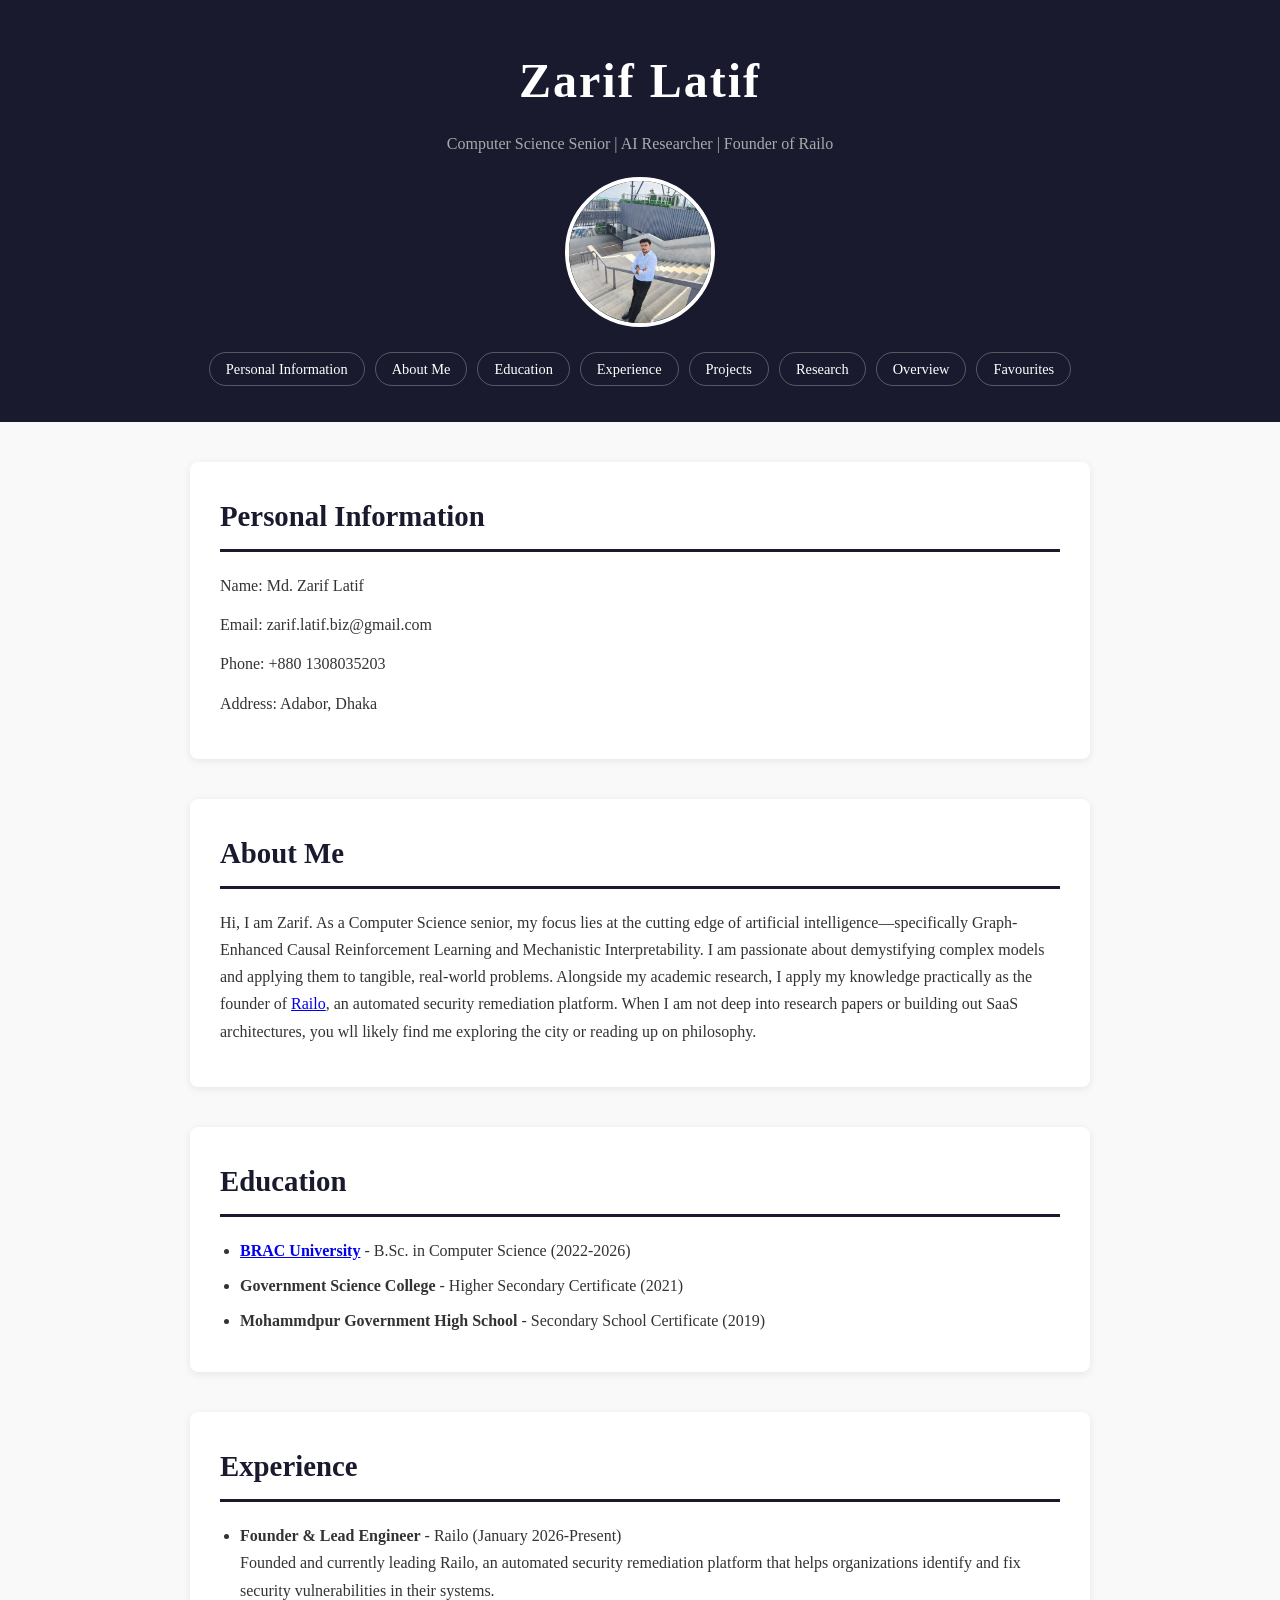
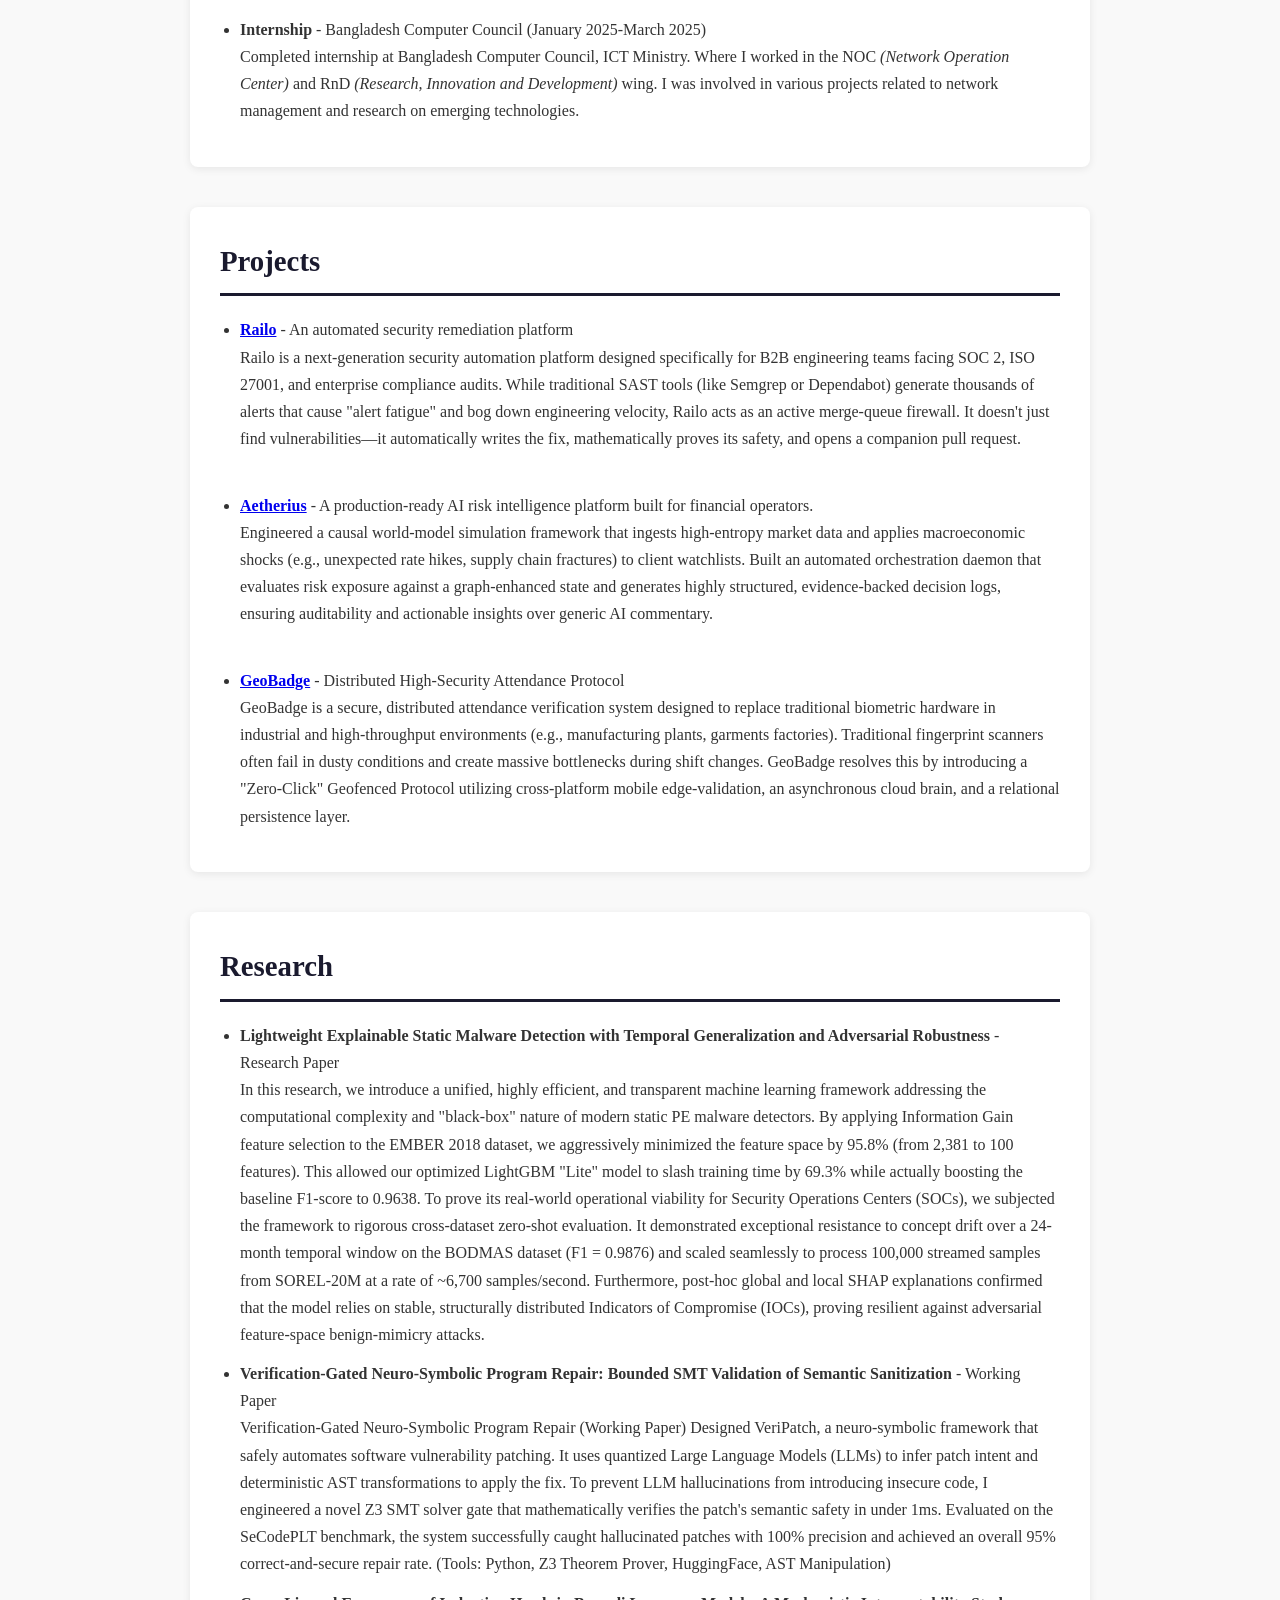
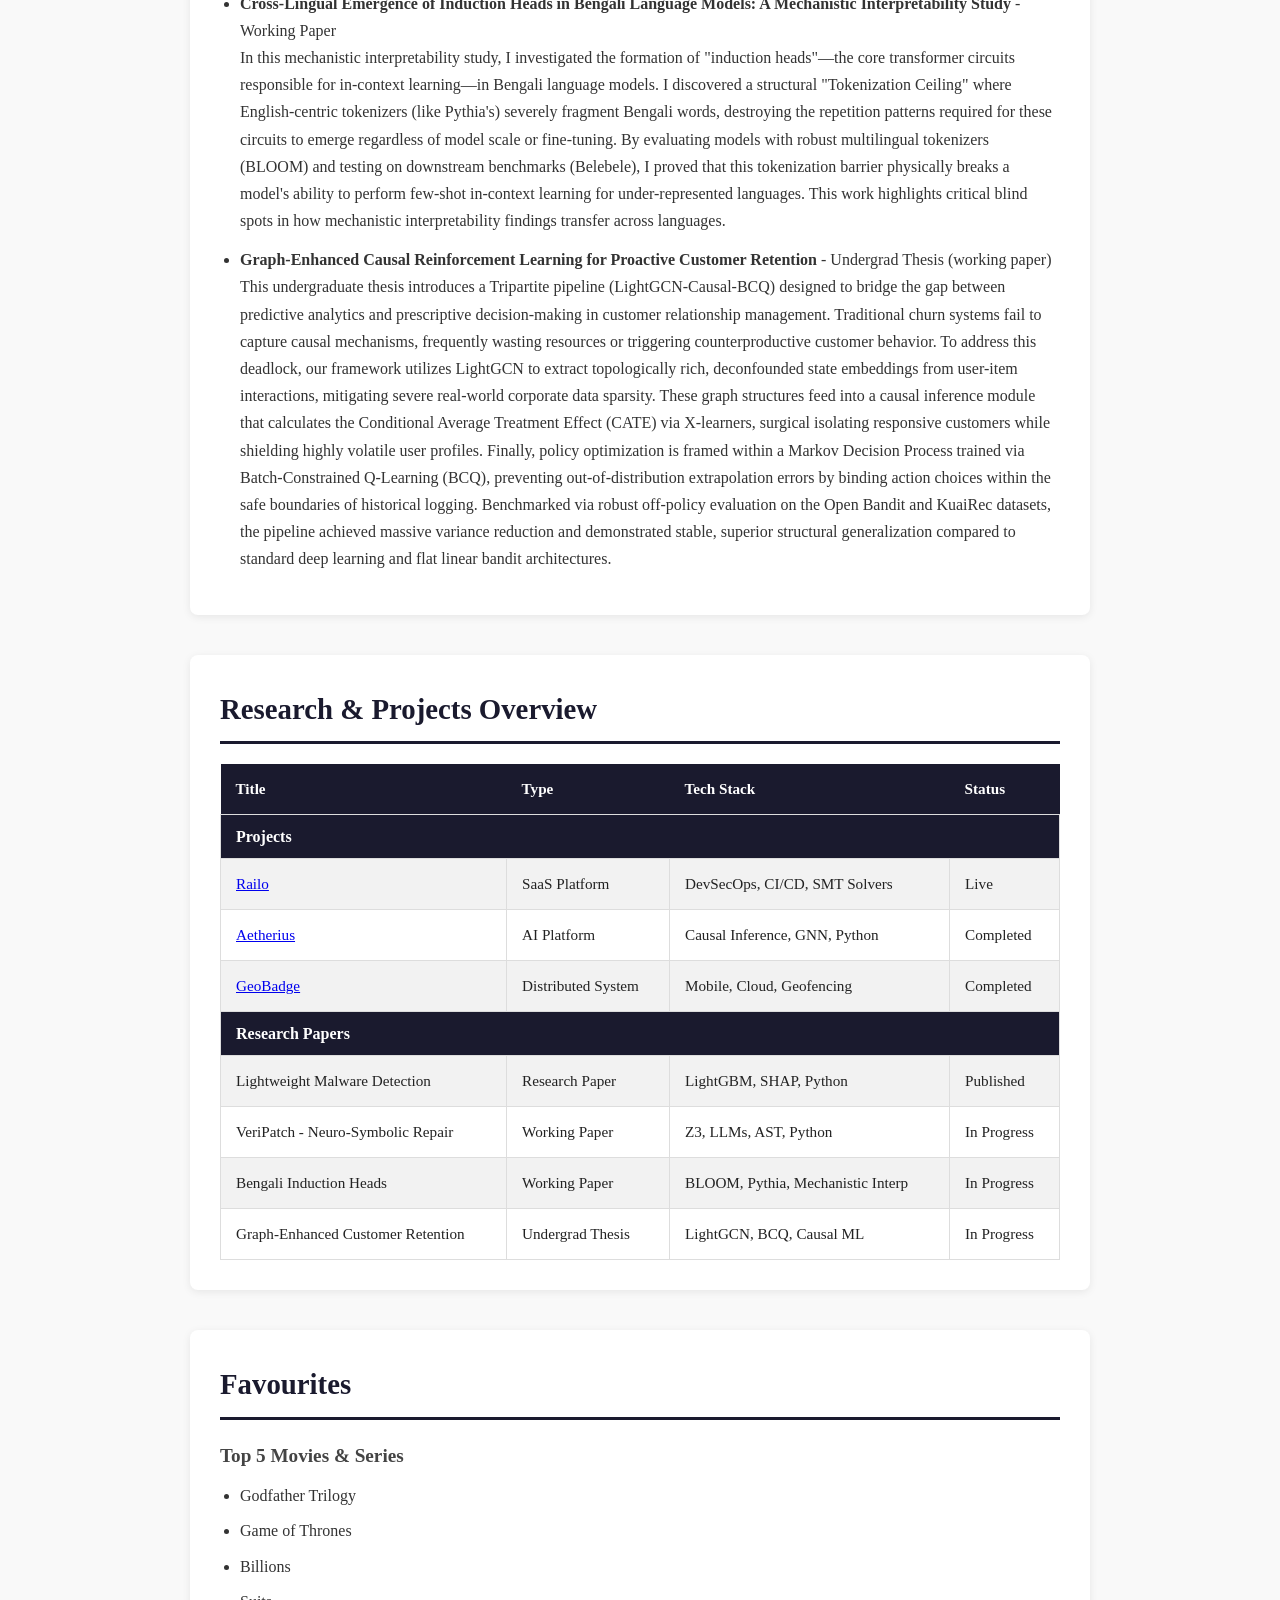
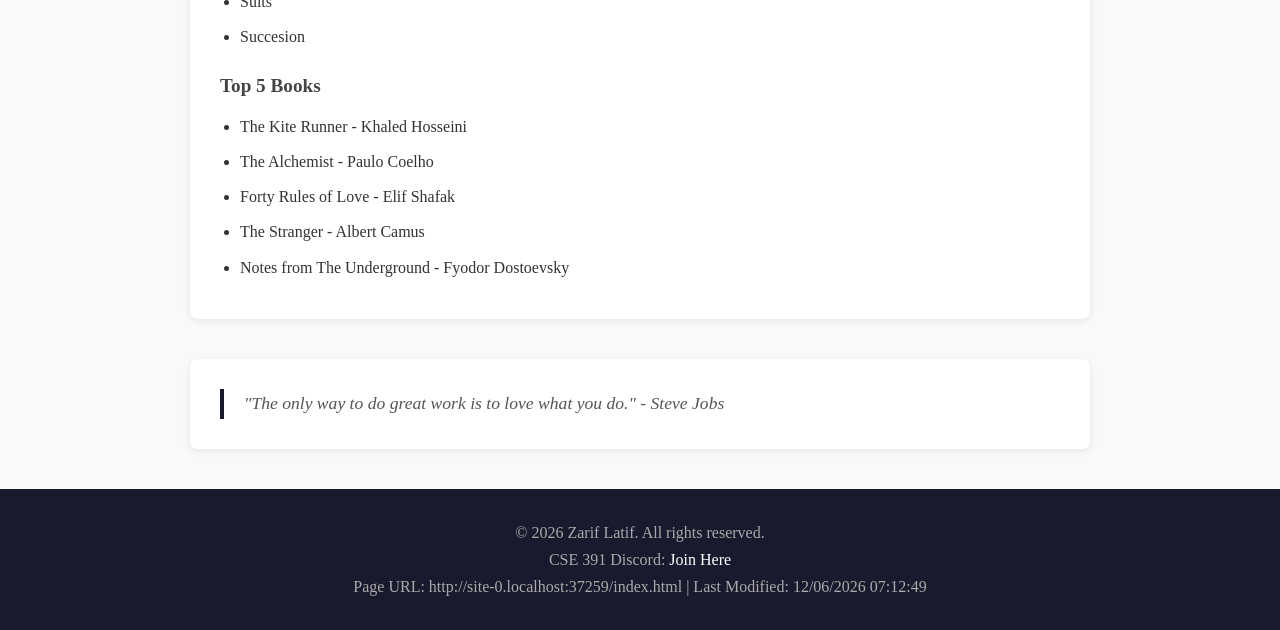
==== index.html @ 216039ac "Initial commit" ====
<!doctype html>
<html lang="en">
  <head>
    <meta charset="UTF-8" />
    <meta name="viewport" content="width=device-width, initial-scale=1.0" />
    <title>Zarif Latif</title>
    <link rel="stylesheet" href="style.css" />
  </head>
  <body>
    <header>
      <h1>Zarif Latif</h1>
      <p>Computer Science Senior | AI Researcher | Founder of Railo</p>
      <img
        src="images/profile.jpg"
        alt="Zarif's Profile Picture"
        class="profile-picture"
      />
      <nav>
        <ul>
          <li><a href="#personal-info">Personal Information</a></li>
          <li><a href="#about-me">About Me</a></li>
          <li><a href="#education">Education</a></li>
          <li><a href="#experience">Experience</a></li>
          <li><a href="#projects">Projects</a></li>
          <li><a href="#research">Research</a></li>
          <li><a href="#overview">Overview</a></li>
          <li><a href="#favourites">Favourites</a></li>
        </ul>
      </nav>
    </header>
    <section id="personal-info">
      <h2>Personal Information</h2>
      <p>Name: Md. Zarif Latif</p>
      <p>Email: zarif.latif.biz@gmail.com</p>
      <p>Phone: +880 1308035203</p>
      <p>Address: Adabor, Dhaka</p>
    </section>
    <section id="about-me">
      <h2>About Me</h2>
      <p>
        Hi, I am Zarif. As a Computer Science senior, my focus lies at the
        cutting edge of artificial intelligence—specifically Graph-Enhanced
        Causal Reinforcement Learning and Mechanistic Interpretability. I am
        passionate about demystifying complex models and applying them to
        tangible, real-world problems. Alongside my academic research, I apply
        my knowledge practically as the founder of
        <a href="https://www.railo.dev" target="_blank">Railo</a>, an automated
        security remediation platform. When I am not deep into research papers
        or building out SaaS architectures, you wll likely find me exploring the
        city or reading up on philosophy.
      </p>
    </section>
    <section id="education">
      <h2>Education</h2>
      <ul>
        <li>
          <strong
            ><a href="https://www.bracu.ac.bd/" target="_blank"
              >BRAC University</a
            ></strong
          >
          - B.Sc. in Computer Science (2022-2026)
        </li>
        <li>
          <strong>Government Science College</strong> - Higher Secondary
          Certificate (2021)
        </li>
        <li>
          <strong>Mohammdpur Government High School</strong> - Secondary School
          Certificate (2019)
        </li>
      </ul>
    </section>
    <section id="experience">
      <h2>Experience</h2>
      <ul>
        <li>
          <strong>Founder & Lead Engineer</strong> - Railo (January
          2026-Present)
          <p>
            Founded and currently leading Railo, an automated security
            remediation platform that helps organizations identify and fix
            security vulnerabilities in their systems.
          </p>
        </li>
        <li>
          <strong>Internship</strong> - Bangladesh Computer Council (January
          2025-March 2025)
          <p>
            Completed internship at Bangladesh Computer Council, ICT Ministry.
            Where I worked in the NOC <i>(Network Operation Center)</i> and RnD
            <i>(Research, Innovation and Development)</i> wing. I was involved
            in various projects related to network management and research on
            emerging technologies.
          </p>
        </li>
      </ul>
    </section>
    <section id="projects">
      <h2>Projects</h2>
      <ul>
        <li>
          <strong
            ><a href="https://www.railo.dev" target="_blank">Railo</a></strong
          >
          - An automated security remediation platform
          <p>
            Railo is a next-generation security automation platform designed
            specifically for B2B engineering teams facing SOC 2, ISO 27001, and
            enterprise compliance audits. While traditional SAST tools (like
            Semgrep or Dependabot) generate thousands of alerts that cause
            "alert fatigue" and bog down engineering velocity, Railo acts as an
            active merge-queue firewall. It doesn't just find vulnerabilities—it
            automatically writes the fix, mathematically proves its safety, and
            opens a companion pull request.
          </p>
        </li>
        <br />
        <li>
          <strong
            ><a
              href="https://github.com/zariffromlatif/Aetherius"
              target="_blank"
              >Aetherius</a
            ></strong
          >
          - A production-ready AI risk intelligence platform built for financial
          operators.
          <p>
            Engineered a causal world-model simulation framework that ingests
            high-entropy market data and applies macroeconomic shocks (e.g.,
            unexpected rate hikes, supply chain fractures) to client watchlists.
            Built an automated orchestration daemon that evaluates risk exposure
            against a graph-enhanced state and generates highly structured,
            evidence-backed decision logs, ensuring auditability and actionable
            insights over generic AI commentary.
          </p>
        </li>
        <br />
        <li>
          <strong
            ><a
              href="https://github.com/zariffromlatif/GeoBadge"
              target="_blank"
              >GeoBadge</a
            ></strong
          >
          - Distributed High-Security Attendance Protocol
          <p>
            GeoBadge is a secure, distributed attendance verification system
            designed to replace traditional biometric hardware in industrial and
            high-throughput environments (e.g., manufacturing plants, garments
            factories). Traditional fingerprint scanners often fail in dusty
            conditions and create massive bottlenecks during shift changes.
            GeoBadge resolves this by introducing a "Zero-Click" Geofenced
            Protocol utilizing cross-platform mobile edge-validation, an
            asynchronous cloud brain, and a relational persistence layer.
          </p>
        </li>
      </ul>
    </section>
    <section id="research">
      <h2>Research</h2>
      <ul>
        <li>
          <strong
            >Lightweight Explainable Static Malware Detection with Temporal
            Generalization and Adversarial Robustness</strong
          >
          - Research Paper
          <p>
            In this research, we introduce a unified, highly efficient, and
            transparent machine learning framework addressing the computational
            complexity and "black-box" nature of modern static PE malware
            detectors. By applying Information Gain feature selection to the
            EMBER 2018 dataset, we aggressively minimized the feature space by
            95.8% (from 2,381 to 100 features). This allowed our optimized
            LightGBM "Lite" model to slash training time by 69.3% while actually
            boosting the baseline F1-score to 0.9638. To prove its real-world
            operational viability for Security Operations Centers (SOCs), we
            subjected the framework to rigorous cross-dataset zero-shot
            evaluation. It demonstrated exceptional resistance to concept drift
            over a 24-month temporal window on the BODMAS dataset (F1 = 0.9876)
            and scaled seamlessly to process 100,000 streamed samples from
            SOREL-20M at a rate of ~6,700 samples/second. Furthermore, post-hoc
            global and local SHAP explanations confirmed that the model relies
            on stable, structurally distributed Indicators of Compromise (IOCs),
            proving resilient against adversarial feature-space benign-mimicry
            attacks.
          </p>
        </li>
        <li>
          <strong
            >Verification-Gated Neuro-Symbolic Program Repair: Bounded SMT
            Validation of Semantic Sanitization</strong
          >
          - Working Paper
          <p>
            Verification-Gated Neuro-Symbolic Program Repair (Working Paper)
            Designed VeriPatch, a neuro-symbolic framework that safely automates
            software vulnerability patching. It uses quantized Large Language
            Models (LLMs) to infer patch intent and deterministic AST
            transformations to apply the fix. To prevent LLM hallucinations from
            introducing insecure code, I engineered a novel Z3 SMT solver gate
            that mathematically verifies the patch's semantic safety in under
            1ms. Evaluated on the SeCodePLT benchmark, the system successfully
            caught hallucinated patches with 100% precision and achieved an
            overall 95% correct-and-secure repair rate. (Tools: Python, Z3
            Theorem Prover, HuggingFace, AST Manipulation)
          </p>
        </li>
        <li>
          <strong>
            Cross-Lingual Emergence of Induction Heads in Bengali Language
            Models: A Mechanistic Interpretability Study</strong
          >
          - Working Paper
          <p>
            In this mechanistic interpretability study, I investigated the
            formation of "induction heads"—the core transformer circuits
            responsible for in-context learning—in Bengali language models. I
            discovered a structural "Tokenization Ceiling" where English-centric
            tokenizers (like Pythia's) severely fragment Bengali words,
            destroying the repetition patterns required for these circuits to
            emerge regardless of model scale or fine-tuning. By evaluating
            models with robust multilingual tokenizers (BLOOM) and testing on
            downstream benchmarks (Belebele), I proved that this tokenization
            barrier physically breaks a model's ability to perform few-shot
            in-context learning for under-represented languages. This work
            highlights critical blind spots in how mechanistic interpretability
            findings transfer across languages.
          </p>
        </li>
        <li>
          <strong
            >Graph-Enhanced Causal Reinforcement Learning for Proactive Customer
            Retention</strong
          >
          - Undergrad Thesis (working paper)
          <p>
            This undergraduate thesis introduces a Tripartite pipeline
            (LightGCN-Causal-BCQ) designed to bridge the gap between predictive
            analytics and prescriptive decision-making in customer relationship
            management. Traditional churn systems fail to capture causal
            mechanisms, frequently wasting resources or triggering
            counterproductive customer behavior. To address this deadlock, our
            framework utilizes LightGCN to extract topologically rich,
            deconfounded state embeddings from user-item interactions,
            mitigating severe real-world corporate data sparsity. These graph
            structures feed into a causal inference module that calculates the
            Conditional Average Treatment Effect (CATE) via X-learners, surgical
            isolating responsive customers while shielding highly volatile user
            profiles. Finally, policy optimization is framed within a Markov
            Decision Process trained via Batch-Constrained Q-Learning (BCQ),
            preventing out-of-distribution extrapolation errors by binding
            action choices within the safe boundaries of historical logging.
            Benchmarked via robust off-policy evaluation on the Open Bandit and
            KuaiRec datasets, the pipeline achieved massive variance reduction
            and demonstrated stable, superior structural generalization compared
            to standard deep learning and flat linear bandit architectures.
          </p>
        </li>
      </ul>
    </section>
    <section id="overview">
      <h2>Research & Projects Overview</h2>

      <table id="overview-table">
        <thead>
          <tr>
            <th>Title</th>
            <th>Type</th>
            <th>Tech Stack</th>
            <th>Status</th>
          </tr>
        </thead>
        <tbody>
          <!-- PROJECTS -->
          <tr>
            <td colspan="4"><strong>Projects</strong></td>
          </tr>
          <tr>
            <td><a href="https://www.railo.dev" target="_blank">Railo</a></td>
            <td>SaaS Platform</td>
            <td>DevSecOps, CI/CD, SMT Solvers</td>
            <td>Live</td>
          </tr>
          <tr>
            <td>
              <a
                href="https://github.com/zariffromlatif/Aetherius"
                target="_blank"
                >Aetherius</a
              >
            </td>
            <td>AI Platform</td>
            <td>Causal Inference, GNN, Python</td>
            <td>Completed</td>
          </tr>
          <tr>
            <td>
              <a
                href="https://github.com/zariffromlatif/GeoBadge"
                target="_blank"
                >GeoBadge</a
              >
            </td>
            <td>Distributed System</td>
            <td>Mobile, Cloud, Geofencing</td>
            <td>Completed</td>
          </tr>

          <!-- RESEARCH PAPERS -->
          <tr>
            <td colspan="4"><strong>Research Papers</strong></td>
          </tr>
          <tr>
            <td>Lightweight Malware Detection</td>
            <td>Research Paper</td>
            <td>LightGBM, SHAP, Python</td>
            <td>Published</td>
          </tr>
          <tr>
            <td>VeriPatch - Neuro-Symbolic Repair</td>
            <td>Working Paper</td>
            <td>Z3, LLMs, AST, Python</td>
            <td>In Progress</td>
          </tr>
          <tr>
            <td>Bengali Induction Heads</td>
            <td>Working Paper</td>
            <td>BLOOM, Pythia, Mechanistic Interp</td>
            <td>In Progress</td>
          </tr>
          <tr>
            <td>Graph-Enhanced Customer Retention</td>
            <td>Undergrad Thesis</td>
            <td>LightGCN, BCQ, Causal ML</td>
            <td>In Progress</td>
          </tr>
        </tbody>
      </table>
    </section>
    <section id="favourites">
      <h2>Favourites</h2>

      <h3>Top 5 Movies & Series</h3>
      <ul>
        <li>Godfather Trilogy</li>
        <li>Game of Thrones</li>
        <li>Billions</li>
        <li>Suits</li>
        <li>Succesion</li>
      </ul>

      <h3>Top 5 Books</h3>
      <ul>
        <li>The Kite Runner - Khaled Hosseini</li>
        <li>The Alchemist - Paulo Coelho</li>
        <li>Forty Rules of Love - Elif Shafak</li>
        <li>The Stranger - Albert Camus</li>
        <li>Notes from The Underground - Fyodor Dostoevsky</li>
      </ul>
    </section>
    <section id="quote">
      <blockquote>
        "The only way to do great work is to love what you do." - Steve Jobs
      </blockquote>
    </section>
    <footer>
      <p>&copy; 2026 Zarif Latif. All rights reserved.</p>
      <p>
        CSE 391 Discord:
        <a href="https://discord.gg/" target="_blank">Join Here</a>
      </p>
      <p id="location-date"></p>
    </footer>
    <script>
      const locationDate = document.getElementById("location-date");
      locationDate.innerHTML =
        "Page URL: " +
        window.location.href +
        " | Last Modified: " +
        document.lastModified;
    </script>
  </body>
</html>
---- style.css ----
* {
  margin: 0;
  padding: 0;
  box-sizing: border-box;
}

body {
  font-family: Georgia, serif;
  color: #222;
  background-color: #f9f9f9;
  line-height: 1.7;
}
header {
  background-color: #1a1a2e;
  color: white;
  text-align: center;
  padding: 40px 20px;
}

header h1 {
  font-size: 3rem;
  letter-spacing: 2px;
}

header p {
  font-size: 1rem;
  color: #aaaaaa;
  margin-top: 8px;
}

header .profile-picture {
  width: 150px;
  height: 150px;
  border-radius: 50%;
  object-fit: cover;
  margin-top: 20px;
  border: 4px solid white;
}
nav {
  margin-top: 20px;
}

nav ul {
  list-style: none;
  display: flex;
  justify-content: center;
  flex-wrap: wrap;
  gap: 10px;
  padding: 0;
}

nav ul li a {
  color: #ffffff;
  text-decoration: none;
  padding: 8px 16px;
  border: 1px solid #ffffff44;
  border-radius: 20px;
  font-size: 0.9rem;
  transition: all 0.3s ease;
}

nav ul li a:hover {
  background-color: #ffffff;
  color: #1a1a2e;
}
section {
  max-width: 900px;
  margin: 40px auto;
  padding: 30px;
  background-color: #ffffff;
  border-radius: 8px;
  box-shadow: 0 2px 8px rgba(0, 0, 0, 0.08);
}

section h2 {
  font-size: 1.8rem;
  color: #1a1a2e;
  border-bottom: 3px solid #1a1a2e;
  padding-bottom: 8px;
  margin-bottom: 20px;
}

section h3 {
  font-size: 1.2rem;
  color: #444;
  margin-top: 20px;
  margin-bottom: 10px;
}

section p {
  margin-bottom: 12px;
  color: #333;
}

section ul {
  padding-left: 20px;
}

section ul li {
  margin-bottom: 8px;
  color: #333;
}
footer {
  background-color: #1a1a2e;
  color: #aaaaaa;
  text-align: center;
  padding: 30px 20px;
  margin-top: 40px;
}

footer a {
  color: #ffffff;
  text-decoration: none;
}

footer a:hover {
  text-decoration: underline;
}

blockquote {
  border-left: 4px solid #1a1a2e;
  padding-left: 20px;
  font-style: italic;
  color: #555;
  font-size: 1.1rem;
}
#overview-table {
  width: 100%;
  border-collapse: collapse;
  margin-top: 20px;
  font-size: 0.95rem;
}

#overview-table th {
  background-color: #1a1a2e;
  color: white;
  padding: 12px 15px;
  text-align: left;
}

#overview-table td {
  padding: 12px 15px;
  border: 1px solid #dddddd;
  vertical-align: top;
}

#overview-table tbody tr:nth-child(even) {
  background-color: #f2f2f2;
}

#overview-table tbody tr:nth-child(odd) {
  background-color: #ffffff;
}

#overview-table tbody tr:hover {
  background-color: #e8e8f0;
}

#overview-table td[colspan="4"] {
  background-color: #1a1a2e;
  color: white;
  font-size: 1rem;
  padding: 8px 15px;
}

@media (max-width: 600px) {
  #overview-table {
    display: block;
    overflow-x: auto;
  }
}
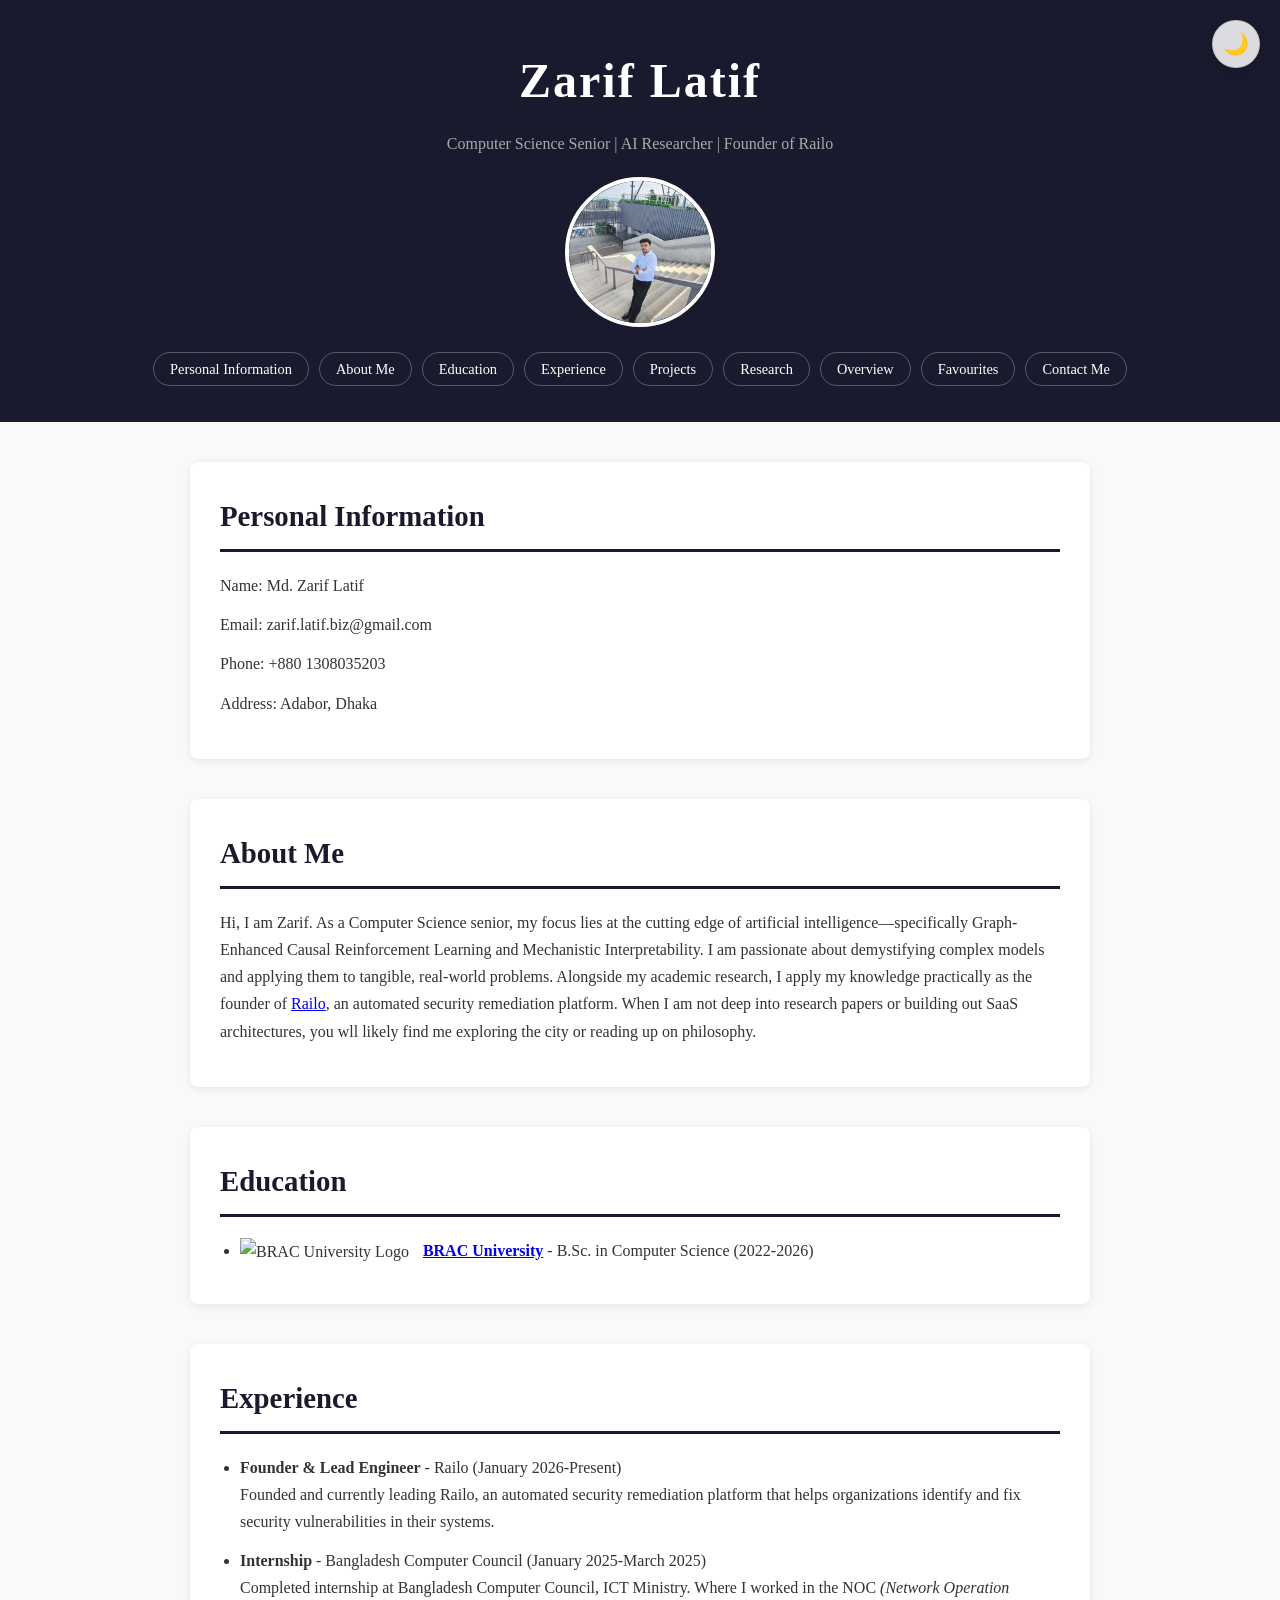
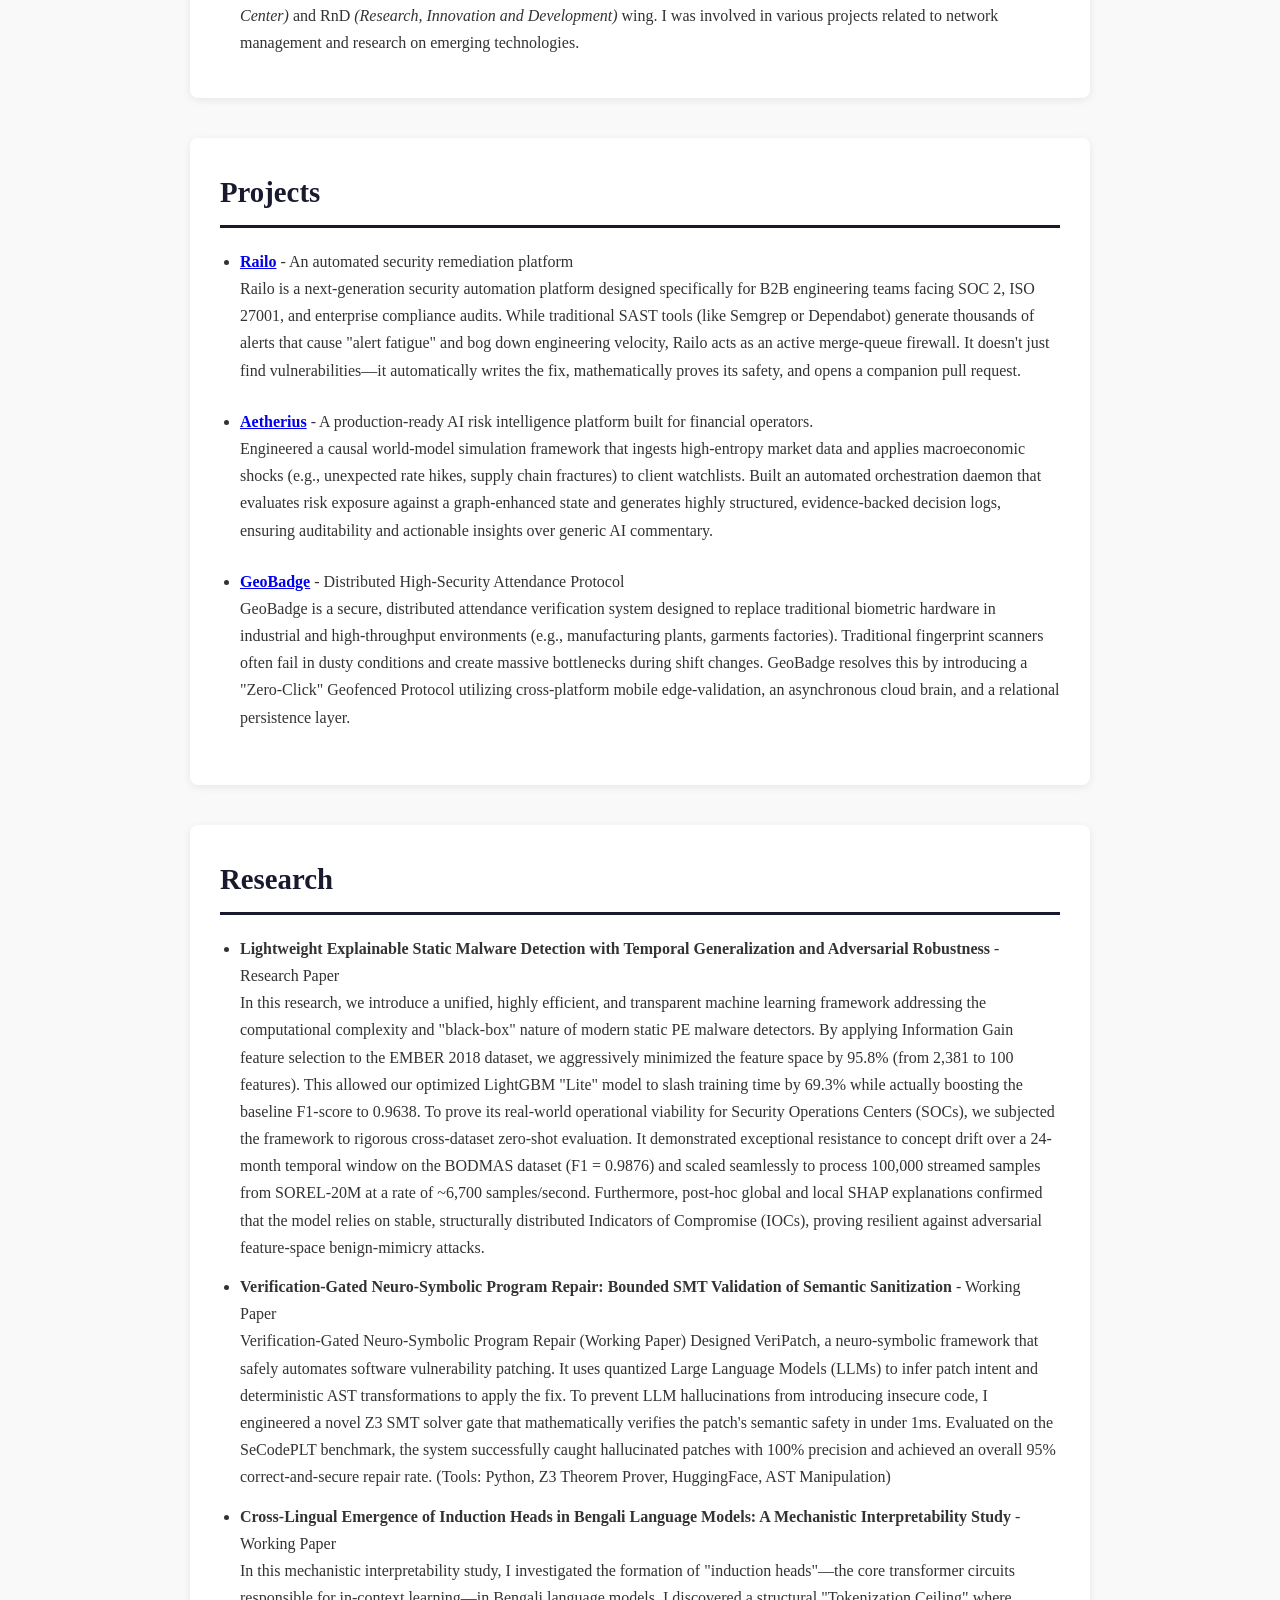
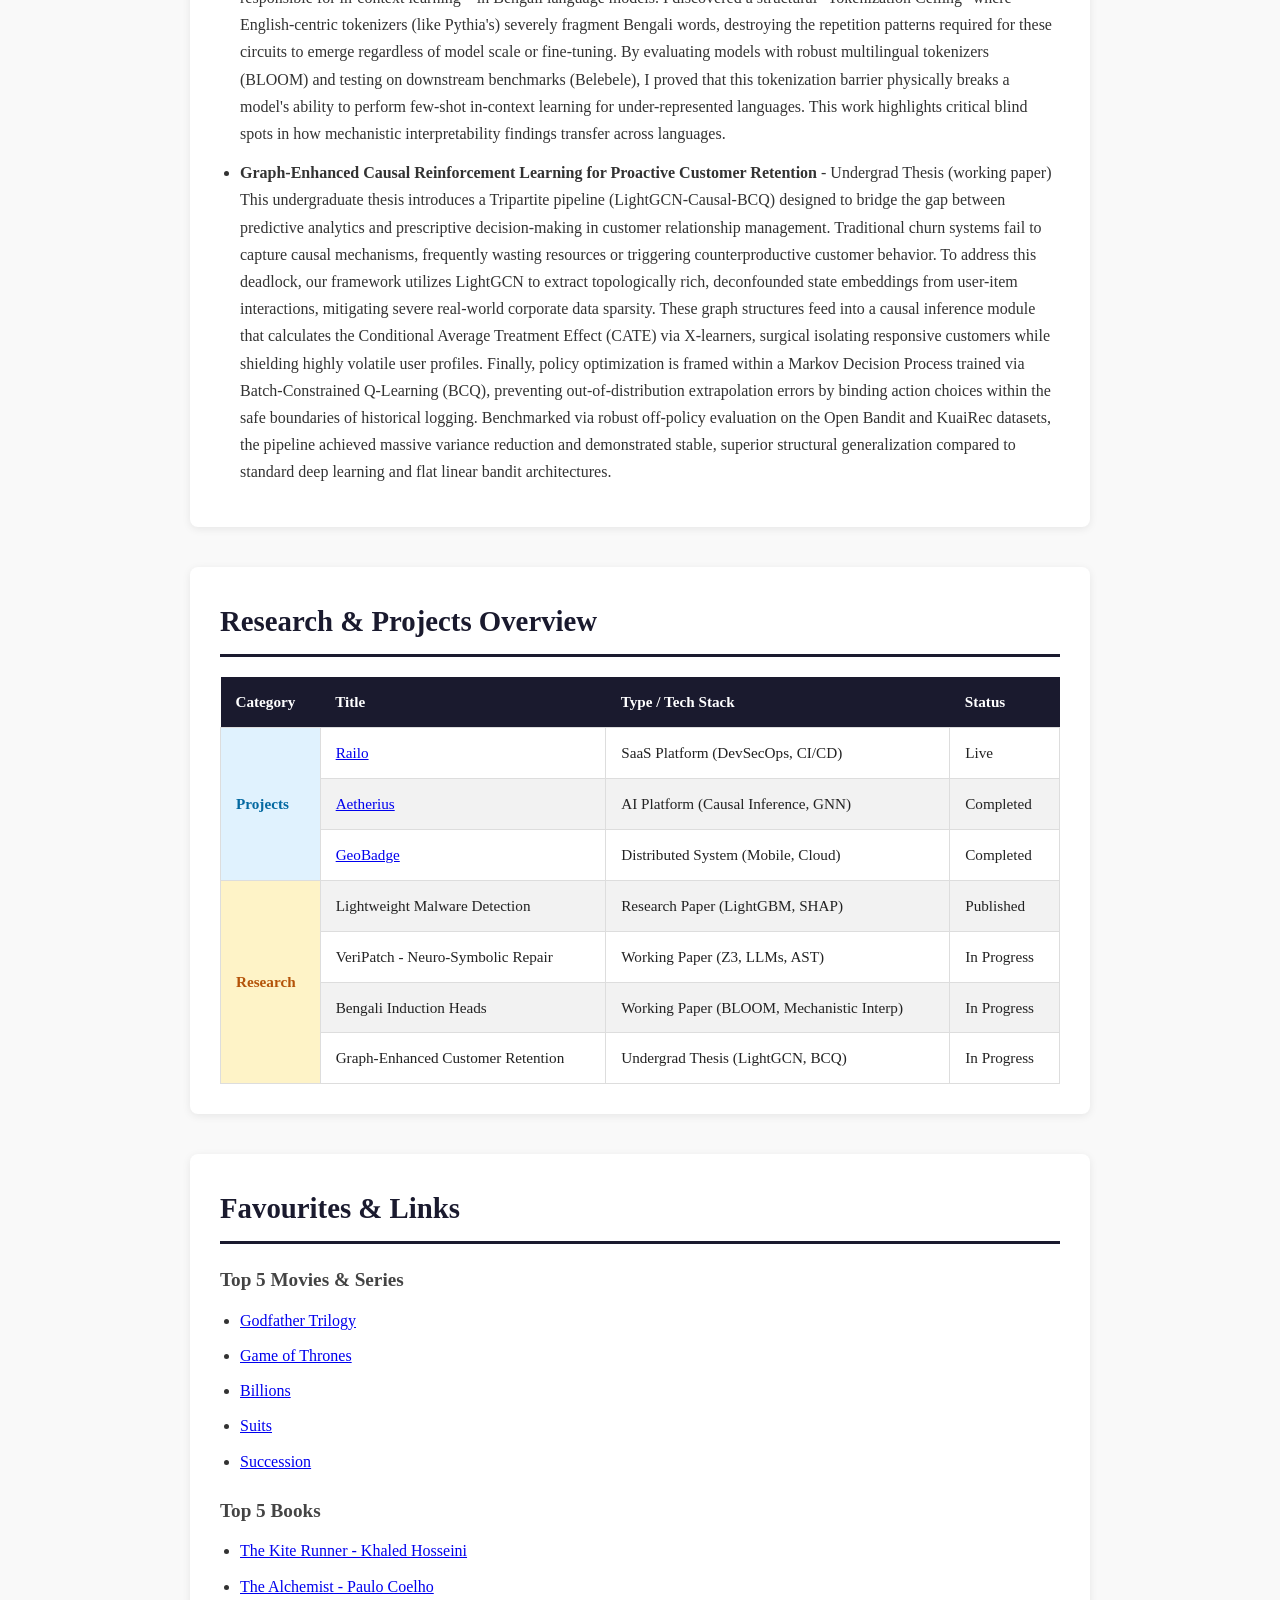
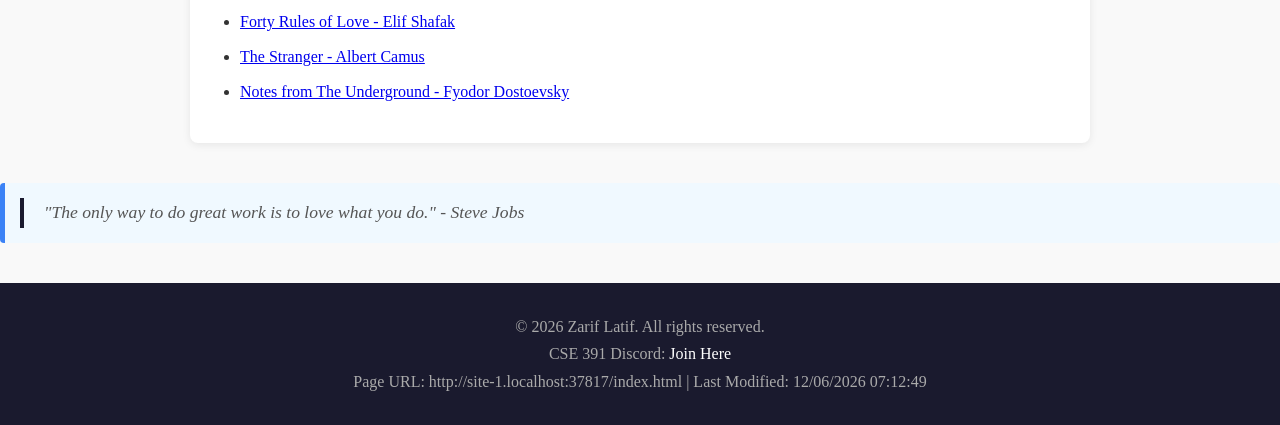
==== commit 0ac4edce: "Update project files" ====
--- a/index.html
+++ b/index.html
@@ -1,387 +1,375 @@
 <!doctype html>
 <html lang="en">
-  <head>
-    <meta charset="UTF-8" />
-    <meta name="viewport" content="width=device-width, initial-scale=1.0" />
-    <title>Zarif Latif</title>
-    <link rel="stylesheet" href="style.css" />
-  </head>
-  <body>
-    <header>
-      <h1>Zarif Latif</h1>
-      <p>Computer Science Senior | AI Researcher | Founder of Railo</p>
-      <img
-        src="images/profile.jpg"
-        alt="Zarif's Profile Picture"
-        class="profile-picture"
-      />
-      <nav>
-        <ul>
-          <li><a href="#personal-info">Personal Information</a></li>
-          <li><a href="#about-me">About Me</a></li>
-          <li><a href="#education">Education</a></li>
-          <li><a href="#experience">Experience</a></li>
-          <li><a href="#projects">Projects</a></li>
-          <li><a href="#research">Research</a></li>
-          <li><a href="#overview">Overview</a></li>
-          <li><a href="#favourites">Favourites</a></li>
-        </ul>
-      </nav>
-    </header>
-    <section id="personal-info">
-      <h2>Personal Information</h2>
-      <p>Name: Md. Zarif Latif</p>
-      <p>Email: zarif.latif.biz@gmail.com</p>
-      <p>Phone: +880 1308035203</p>
-      <p>Address: Adabor, Dhaka</p>
-    </section>
-    <section id="about-me">
-      <h2>About Me</h2>
-      <p>
-        Hi, I am Zarif. As a Computer Science senior, my focus lies at the
-        cutting edge of artificial intelligence—specifically Graph-Enhanced
-        Causal Reinforcement Learning and Mechanistic Interpretability. I am
-        passionate about demystifying complex models and applying them to
-        tangible, real-world problems. Alongside my academic research, I apply
-        my knowledge practically as the founder of
-        <a href="https://www.railo.dev" target="_blank">Railo</a>, an automated
-        security remediation platform. When I am not deep into research papers
-        or building out SaaS architectures, you wll likely find me exploring the
-        city or reading up on philosophy.
-      </p>
-    </section>
-    <section id="education">
-      <h2>Education</h2>
+
+<head>
+  <meta charset="UTF-8">
+  <meta name="viewport" content="width=device-width, initial-scale=1.0">
+  <title>Zarif Latif</title>
+  <link rel="stylesheet" href="style.css">
+  <style type="text/css">
+    .quote-highlight {
+      border-left: 5px solid #3b82f6 !important;
+      background-color: #f0f9ff;
+      padding: 15px;
+      border-radius: 4px;
+    }
+  </style>
+</head>
+
+<body>
+  <button id="theme-toggle" class="theme-toggle-btn" aria-label="Toggle Theme">🌙</button>
+  <header>
+    <h1>Zarif Latif</h1>
+    <p>Computer Science Senior | AI Researcher | Founder of Railo</p>
+    <img src="images/profile.jpg" alt="Zarif's Profile Picture" class="profile-picture">
+    <nav>
       <ul>
-        <li>
-          <strong
-            ><a href="https://www.bracu.ac.bd/" target="_blank"
-              >BRAC University</a
-            ></strong
-          >
-          - B.Sc. in Computer Science (2022-2026)
-        </li>
-        <li>
-          <strong>Government Science College</strong> - Higher Secondary
-          Certificate (2021)
-        </li>
-        <li>
-          <strong>Mohammdpur Government High School</strong> - Secondary School
-          Certificate (2019)
-        </li>
+        <li><a href="#personal-info">Personal Information</a></li>
+        <li><a href="#about-me">About Me</a></li>
+        <li><a href="#education">Education</a></li>
+        <li><a href="#experience">Experience</a></li>
+        <li><a href="#projects">Projects</a></li>
+        <li><a href="#research">Research</a></li>
+        <li><a href="#overview">Overview</a></li>
+        <li><a href="#favourites">Favourites</a></li>
+        <li><a href="contact.html">Contact Me</a></li>
+
       </ul>
-    </section>
-    <section id="experience">
-      <h2>Experience</h2>
-      <ul>
-        <li>
-          <strong>Founder & Lead Engineer</strong> - Railo (January
-          2026-Present)
-          <p>
-            Founded and currently leading Railo, an automated security
-            remediation platform that helps organizations identify and fix
-            security vulnerabilities in their systems.
-          </p>
-        </li>
-        <li>
-          <strong>Internship</strong> - Bangladesh Computer Council (January
-          2025-March 2025)
-          <p>
-            Completed internship at Bangladesh Computer Council, ICT Ministry.
-            Where I worked in the NOC <i>(Network Operation Center)</i> and RnD
-            <i>(Research, Innovation and Development)</i> wing. I was involved
-            in various projects related to network management and research on
-            emerging technologies.
-          </p>
-        </li>
-      </ul>
-    </section>
-    <section id="projects">
-      <h2>Projects</h2>
-      <ul>
-        <li>
-          <strong
-            ><a href="https://www.railo.dev" target="_blank">Railo</a></strong
-          >
-          - An automated security remediation platform
-          <p>
-            Railo is a next-generation security automation platform designed
-            specifically for B2B engineering teams facing SOC 2, ISO 27001, and
-            enterprise compliance audits. While traditional SAST tools (like
-            Semgrep or Dependabot) generate thousands of alerts that cause
-            "alert fatigue" and bog down engineering velocity, Railo acts as an
-            active merge-queue firewall. It doesn't just find vulnerabilities—it
-            automatically writes the fix, mathematically proves its safety, and
-            opens a companion pull request.
-          </p>
-        </li>
-        <br />
-        <li>
-          <strong
-            ><a
-              href="https://github.com/zariffromlatif/Aetherius"
-              target="_blank"
-              >Aetherius</a
-            ></strong
-          >
-          - A production-ready AI risk intelligence platform built for financial
-          operators.
-          <p>
-            Engineered a causal world-model simulation framework that ingests
-            high-entropy market data and applies macroeconomic shocks (e.g.,
-            unexpected rate hikes, supply chain fractures) to client watchlists.
-            Built an automated orchestration daemon that evaluates risk exposure
-            against a graph-enhanced state and generates highly structured,
-            evidence-backed decision logs, ensuring auditability and actionable
-            insights over generic AI commentary.
-          </p>
-        </li>
-        <br />
-        <li>
-          <strong
-            ><a
-              href="https://github.com/zariffromlatif/GeoBadge"
-              target="_blank"
-              >GeoBadge</a
-            ></strong
-          >
-          - Distributed High-Security Attendance Protocol
-          <p>
-            GeoBadge is a secure, distributed attendance verification system
-            designed to replace traditional biometric hardware in industrial and
-            high-throughput environments (e.g., manufacturing plants, garments
-            factories). Traditional fingerprint scanners often fail in dusty
-            conditions and create massive bottlenecks during shift changes.
-            GeoBadge resolves this by introducing a "Zero-Click" Geofenced
-            Protocol utilizing cross-platform mobile edge-validation, an
-            asynchronous cloud brain, and a relational persistence layer.
-          </p>
-        </li>
-      </ul>
-    </section>
-    <section id="research">
-      <h2>Research</h2>
-      <ul>
-        <li>
-          <strong
-            >Lightweight Explainable Static Malware Detection with Temporal
-            Generalization and Adversarial Robustness</strong
-          >
-          - Research Paper
-          <p>
-            In this research, we introduce a unified, highly efficient, and
-            transparent machine learning framework addressing the computational
-            complexity and "black-box" nature of modern static PE malware
-            detectors. By applying Information Gain feature selection to the
-            EMBER 2018 dataset, we aggressively minimized the feature space by
-            95.8% (from 2,381 to 100 features). This allowed our optimized
-            LightGBM "Lite" model to slash training time by 69.3% while actually
-            boosting the baseline F1-score to 0.9638. To prove its real-world
-            operational viability for Security Operations Centers (SOCs), we
-            subjected the framework to rigorous cross-dataset zero-shot
-            evaluation. It demonstrated exceptional resistance to concept drift
-            over a 24-month temporal window on the BODMAS dataset (F1 = 0.9876)
-            and scaled seamlessly to process 100,000 streamed samples from
-            SOREL-20M at a rate of ~6,700 samples/second. Furthermore, post-hoc
-            global and local SHAP explanations confirmed that the model relies
-            on stable, structurally distributed Indicators of Compromise (IOCs),
-            proving resilient against adversarial feature-space benign-mimicry
-            attacks.
-          </p>
-        </li>
-        <li>
-          <strong
-            >Verification-Gated Neuro-Symbolic Program Repair: Bounded SMT
-            Validation of Semantic Sanitization</strong
-          >
-          - Working Paper
-          <p>
-            Verification-Gated Neuro-Symbolic Program Repair (Working Paper)
-            Designed VeriPatch, a neuro-symbolic framework that safely automates
-            software vulnerability patching. It uses quantized Large Language
-            Models (LLMs) to infer patch intent and deterministic AST
-            transformations to apply the fix. To prevent LLM hallucinations from
-            introducing insecure code, I engineered a novel Z3 SMT solver gate
-            that mathematically verifies the patch's semantic safety in under
-            1ms. Evaluated on the SeCodePLT benchmark, the system successfully
-            caught hallucinated patches with 100% precision and achieved an
-            overall 95% correct-and-secure repair rate. (Tools: Python, Z3
-            Theorem Prover, HuggingFace, AST Manipulation)
-          </p>
-        </li>
-        <li>
-          <strong>
-            Cross-Lingual Emergence of Induction Heads in Bengali Language
-            Models: A Mechanistic Interpretability Study</strong
-          >
-          - Working Paper
-          <p>
-            In this mechanistic interpretability study, I investigated the
-            formation of "induction heads"—the core transformer circuits
-            responsible for in-context learning—in Bengali language models. I
-            discovered a structural "Tokenization Ceiling" where English-centric
-            tokenizers (like Pythia's) severely fragment Bengali words,
-            destroying the repetition patterns required for these circuits to
-            emerge regardless of model scale or fine-tuning. By evaluating
-            models with robust multilingual tokenizers (BLOOM) and testing on
-            downstream benchmarks (Belebele), I proved that this tokenization
-            barrier physically breaks a model's ability to perform few-shot
-            in-context learning for under-represented languages. This work
-            highlights critical blind spots in how mechanistic interpretability
-            findings transfer across languages.
-          </p>
-        </li>
-        <li>
-          <strong
-            >Graph-Enhanced Causal Reinforcement Learning for Proactive Customer
-            Retention</strong
-          >
-          - Undergrad Thesis (working paper)
-          <p>
-            This undergraduate thesis introduces a Tripartite pipeline
-            (LightGCN-Causal-BCQ) designed to bridge the gap between predictive
-            analytics and prescriptive decision-making in customer relationship
-            management. Traditional churn systems fail to capture causal
-            mechanisms, frequently wasting resources or triggering
-            counterproductive customer behavior. To address this deadlock, our
-            framework utilizes LightGCN to extract topologically rich,
-            deconfounded state embeddings from user-item interactions,
-            mitigating severe real-world corporate data sparsity. These graph
-            structures feed into a causal inference module that calculates the
-            Conditional Average Treatment Effect (CATE) via X-learners, surgical
-            isolating responsive customers while shielding highly volatile user
-            profiles. Finally, policy optimization is framed within a Markov
-            Decision Process trained via Batch-Constrained Q-Learning (BCQ),
-            preventing out-of-distribution extrapolation errors by binding
-            action choices within the safe boundaries of historical logging.
-            Benchmarked via robust off-policy evaluation on the Open Bandit and
-            KuaiRec datasets, the pipeline achieved massive variance reduction
-            and demonstrated stable, superior structural generalization compared
-            to standard deep learning and flat linear bandit architectures.
-          </p>
-        </li>
-      </ul>
-    </section>
-    <section id="overview">
-      <h2>Research & Projects Overview</h2>
-
-      <table id="overview-table">
-        <thead>
-          <tr>
-            <th>Title</th>
-            <th>Type</th>
-            <th>Tech Stack</th>
-            <th>Status</th>
-          </tr>
-        </thead>
-        <tbody>
-          <!-- PROJECTS -->
-          <tr>
-            <td colspan="4"><strong>Projects</strong></td>
-          </tr>
-          <tr>
-            <td><a href="https://www.railo.dev" target="_blank">Railo</a></td>
-            <td>SaaS Platform</td>
-            <td>DevSecOps, CI/CD, SMT Solvers</td>
-            <td>Live</td>
-          </tr>
-          <tr>
-            <td>
-              <a
-                href="https://github.com/zariffromlatif/Aetherius"
-                target="_blank"
-                >Aetherius</a
-              >
-            </td>
-            <td>AI Platform</td>
-            <td>Causal Inference, GNN, Python</td>
-            <td>Completed</td>
-          </tr>
-          <tr>
-            <td>
-              <a
-                href="https://github.com/zariffromlatif/GeoBadge"
-                target="_blank"
-                >GeoBadge</a
-              >
-            </td>
-            <td>Distributed System</td>
-            <td>Mobile, Cloud, Geofencing</td>
-            <td>Completed</td>
-          </tr>
-
-          <!-- RESEARCH PAPERS -->
-          <tr>
-            <td colspan="4"><strong>Research Papers</strong></td>
-          </tr>
-          <tr>
-            <td>Lightweight Malware Detection</td>
-            <td>Research Paper</td>
-            <td>LightGBM, SHAP, Python</td>
-            <td>Published</td>
-          </tr>
-          <tr>
-            <td>VeriPatch - Neuro-Symbolic Repair</td>
-            <td>Working Paper</td>
-            <td>Z3, LLMs, AST, Python</td>
-            <td>In Progress</td>
-          </tr>
-          <tr>
-            <td>Bengali Induction Heads</td>
-            <td>Working Paper</td>
-            <td>BLOOM, Pythia, Mechanistic Interp</td>
-            <td>In Progress</td>
-          </tr>
-          <tr>
-            <td>Graph-Enhanced Customer Retention</td>
-            <td>Undergrad Thesis</td>
-            <td>LightGCN, BCQ, Causal ML</td>
-            <td>In Progress</td>
-          </tr>
-        </tbody>
-      </table>
-    </section>
-    <section id="favourites">
-      <h2>Favourites</h2>
-
-      <h3>Top 5 Movies & Series</h3>
-      <ul>
-        <li>Godfather Trilogy</li>
-        <li>Game of Thrones</li>
-        <li>Billions</li>
-        <li>Suits</li>
-        <li>Succesion</li>
-      </ul>
-
-      <h3>Top 5 Books</h3>
-      <ul>
-        <li>The Kite Runner - Khaled Hosseini</li>
-        <li>The Alchemist - Paulo Coelho</li>
-        <li>Forty Rules of Love - Elif Shafak</li>
-        <li>The Stranger - Albert Camus</li>
-        <li>Notes from The Underground - Fyodor Dostoevsky</li>
-      </ul>
-    </section>
-    <section id="quote">
-      <blockquote>
-        "The only way to do great work is to love what you do." - Steve Jobs
-      </blockquote>
-    </section>
-    <footer>
-      <p>&copy; 2026 Zarif Latif. All rights reserved.</p>
-      <p>
-        CSE 391 Discord:
-        <a href="https://discord.gg/" target="_blank">Join Here</a>
-      </p>
-      <p id="location-date"></p>
-    </footer>
-    <script>
-      const locationDate = document.getElementById("location-date");
+    </nav>
+  </header>
+  <section id="personal-info">
+    <h2>Personal Information</h2>
+    <p>Name: Md. Zarif Latif</p>
+    <p>Email: zarif.latif.biz@gmail.com</p>
+    <p>Phone: +880 1308035203</p>
+    <p>Address: Adabor, Dhaka</p>
+  </section>
+  <section id="about-me">
+    <h2>About Me</h2>
+    <p>
+      Hi, I am Zarif. As a Computer Science senior, my focus lies at the
+      cutting edge of artificial intelligence—specifically Graph-Enhanced
+      Causal Reinforcement Learning and Mechanistic Interpretability. I am
+      passionate about demystifying complex models and applying them to
+      tangible, real-world problems. Alongside my academic research, I apply
+      my knowledge practically as the founder of
+      <a href="https://www.railo.dev" target="_blank">Railo</a>, an automated
+      security remediation platform. When I am not deep into research papers
+      or building out SaaS architectures, you wll likely find me exploring the
+      city or reading up on philosophy.
+    </p>
+  </section>
+  <section id="education">
+    <h2>Education</h2>
+    <ul>
+      <li>
+        <img src="https://www.bracu.ac.bd/sites/default/files/resources/media/bracu_logo_12-0-2022.png"
+          alt="BRAC University Logo" style="height: 30px; vertical-align: middle; margin-right: 10px;">
+        <strong><a href="https://www.bracu.ac.bd/" target="_blank">BRAC University</a></strong> - B.Sc. in Computer
+        Science (2022-2026)
+      </li>
+    </ul>
+  </section>
+  <section id="experience">
+    <h2>Experience</h2>
+    <ul>
+      <li>
+        <strong>Founder & Lead Engineer</strong> - Railo (January
+        2026-Present)
+        <p>
+          Founded and currently leading Railo, an automated security
+          remediation platform that helps organizations identify and fix
+          security vulnerabilities in their systems.
+        </p>
+      </li>
+      <li>
+        <strong>Internship</strong> - Bangladesh Computer Council (January
+        2025-March 2025)
+        <p>
+          Completed internship at Bangladesh Computer Council, ICT Ministry.
+          Where I worked in the NOC <i>(Network Operation Center)</i> and RnD
+          <i>(Research, Innovation and Development)</i> wing. I was involved
+          in various projects related to network management and research on
+          emerging technologies.
+        </p>
+      </li>
+    </ul>
+  </section>
+  <section id="projects">
+    <h2>Projects</h2>
+    <ul>
+      <li>
+        <strong><a href="https://www.railo.dev" target="_blank">Railo</a></strong>
+        - An automated security remediation platform
+        <p>
+          Railo is a next-generation security automation platform designed
+          specifically for B2B engineering teams facing SOC 2, ISO 27001, and
+          enterprise compliance audits. While traditional SAST tools (like
+          Semgrep or Dependabot) generate thousands of alerts that cause
+          "alert fatigue" and bog down engineering velocity, Railo acts as an
+          active merge-queue firewall. It doesn't just find vulnerabilities—it
+          automatically writes the fix, mathematically proves its safety, and
+          opens a companion pull request.
+        </p>
+      </li>
+
+      <li>
+        <strong><a href="https://github.com/zariffromlatif/Aetherius" target="_blank">Aetherius</a></strong>
+        - A production-ready AI risk intelligence platform built for financial
+        operators.
+        <p>
+          Engineered a causal world-model simulation framework that ingests
+          high-entropy market data and applies macroeconomic shocks (e.g.,
+          unexpected rate hikes, supply chain fractures) to client watchlists.
+          Built an automated orchestration daemon that evaluates risk exposure
+          against a graph-enhanced state and generates highly structured,
+          evidence-backed decision logs, ensuring auditability and actionable
+          insights over generic AI commentary.
+        </p>
+      </li>
+
+      <li>
+        <strong><a href="https://github.com/zariffromlatif/GeoBadge" target="_blank">GeoBadge</a></strong>
+        - Distributed High-Security Attendance Protocol
+        <p>
+          GeoBadge is a secure, distributed attendance verification system
+          designed to replace traditional biometric hardware in industrial and
+          high-throughput environments (e.g., manufacturing plants, garments
+          factories). Traditional fingerprint scanners often fail in dusty
+          conditions and create massive bottlenecks during shift changes.
+          GeoBadge resolves this by introducing a "Zero-Click" Geofenced
+          Protocol utilizing cross-platform mobile edge-validation, an
+          asynchronous cloud brain, and a relational persistence layer.
+        </p>
+      </li>
+    </ul>
+  </section>
+  <section id="research">
+    <h2>Research</h2>
+    <ul>
+      <li>
+        <strong>Lightweight Explainable Static Malware Detection with Temporal
+          Generalization and Adversarial Robustness</strong>
+        - Research Paper
+        <p>
+          In this research, we introduce a unified, highly efficient, and
+          transparent machine learning framework addressing the computational
+          complexity and "black-box" nature of modern static PE malware
+          detectors. By applying Information Gain feature selection to the
+          EMBER 2018 dataset, we aggressively minimized the feature space by
+          95.8% (from 2,381 to 100 features). This allowed our optimized
+          LightGBM "Lite" model to slash training time by 69.3% while actually
+          boosting the baseline F1-score to 0.9638. To prove its real-world
+          operational viability for Security Operations Centers (SOCs), we
+          subjected the framework to rigorous cross-dataset zero-shot
+          evaluation. It demonstrated exceptional resistance to concept drift
+          over a 24-month temporal window on the BODMAS dataset (F1 = 0.9876)
+          and scaled seamlessly to process 100,000 streamed samples from
+          SOREL-20M at a rate of ~6,700 samples/second. Furthermore, post-hoc
+          global and local SHAP explanations confirmed that the model relies
+          on stable, structurally distributed Indicators of Compromise (IOCs),
+          proving resilient against adversarial feature-space benign-mimicry
+          attacks.
+        </p>
+      </li>
+      <li>
+        <strong>Verification-Gated Neuro-Symbolic Program Repair: Bounded SMT
+          Validation of Semantic Sanitization</strong>
+        - Working Paper
+        <p>
+          Verification-Gated Neuro-Symbolic Program Repair (Working Paper)
+          Designed VeriPatch, a neuro-symbolic framework that safely automates
+          software vulnerability patching. It uses quantized Large Language
+          Models (LLMs) to infer patch intent and deterministic AST
+          transformations to apply the fix. To prevent LLM hallucinations from
+          introducing insecure code, I engineered a novel Z3 SMT solver gate
+          that mathematically verifies the patch's semantic safety in under
+          1ms. Evaluated on the SeCodePLT benchmark, the system successfully
+          caught hallucinated patches with 100% precision and achieved an
+          overall 95% correct-and-secure repair rate. (Tools: Python, Z3
+          Theorem Prover, HuggingFace, AST Manipulation)
+        </p>
+      </li>
+      <li>
+        <strong>
+          Cross-Lingual Emergence of Induction Heads in Bengali Language
+          Models: A Mechanistic Interpretability Study</strong>
+        - Working Paper
+        <p>
+          In this mechanistic interpretability study, I investigated the
+          formation of "induction heads"—the core transformer circuits
+          responsible for in-context learning—in Bengali language models. I
+          discovered a structural "Tokenization Ceiling" where English-centric
+          tokenizers (like Pythia's) severely fragment Bengali words,
+          destroying the repetition patterns required for these circuits to
+          emerge regardless of model scale or fine-tuning. By evaluating
+          models with robust multilingual tokenizers (BLOOM) and testing on
+          downstream benchmarks (Belebele), I proved that this tokenization
+          barrier physically breaks a model's ability to perform few-shot
+          in-context learning for under-represented languages. This work
+          highlights critical blind spots in how mechanistic interpretability
+          findings transfer across languages.
+        </p>
+      </li>
+      <li>
+        <strong>Graph-Enhanced Causal Reinforcement Learning for Proactive Customer
+          Retention</strong>
+        - Undergrad Thesis (working paper)
+        <p>
+          This undergraduate thesis introduces a Tripartite pipeline
+          (LightGCN-Causal-BCQ) designed to bridge the gap between predictive
+          analytics and prescriptive decision-making in customer relationship
+          management. Traditional churn systems fail to capture causal
+          mechanisms, frequently wasting resources or triggering
+          counterproductive customer behavior. To address this deadlock, our
+          framework utilizes LightGCN to extract topologically rich,
+          deconfounded state embeddings from user-item interactions,
+          mitigating severe real-world corporate data sparsity. These graph
+          structures feed into a causal inference module that calculates the
+          Conditional Average Treatment Effect (CATE) via X-learners, surgical
+          isolating responsive customers while shielding highly volatile user
+          profiles. Finally, policy optimization is framed within a Markov
+          Decision Process trained via Batch-Constrained Q-Learning (BCQ),
+          preventing out-of-distribution extrapolation errors by binding
+          action choices within the safe boundaries of historical logging.
+          Benchmarked via robust off-policy evaluation on the Open Bandit and
+          KuaiRec datasets, the pipeline achieved massive variance reduction
+          and demonstrated stable, superior structural generalization compared
+          to standard deep learning and flat linear bandit architectures.
+        </p>
+      </li>
+    </ul>
+  </section>
+  <section id="overview">
+    <h2>Research & Projects Overview</h2>
+
+    <table id="overview-table">
+      <thead>
+        <tr>
+          <th>Category</th>
+          <th>Title</th>
+          <th>Type / Tech Stack</th>
+          <th>Status</th>
+        </tr>
+      </thead>
+      <tbody>
+        <!-- PROJECTS SECTION -->
+        <tr>
+          <td rowspan="3" style="font-weight: bold; background: #e0f2fe; color: #0369a1; vertical-align: middle;">
+            Projects</td>
+          <td><a href="https://www.railo.dev" target="_blank">Railo</a></td>
+          <td>SaaS Platform (DevSecOps, CI/CD)</td>
+          <td>Live</td>
+        </tr>
+        <tr>
+          <td><a href="https://github.com/zariffromlatif/Aetherius" target="_blank">Aetherius</a></td>
+          <td>AI Platform (Causal Inference, GNN)</td>
+          <td>Completed</td>
+        </tr>
+        <tr>
+          <td><a href="https://github.com/zariffromlatif/GeoBadge" target="_blank">GeoBadge</a></td>
+          <td>Distributed System (Mobile, Cloud)</td>
+          <td>Completed</td>
+        </tr>
+
+        <!-- RESEARCH SECTION -->
+        <tr>
+          <td rowspan="4" style="font-weight: bold; background: #fef3c7; color: #b45309; vertical-align: middle;">
+            Research</td>
+          <td>Lightweight Malware Detection</td>
+          <td>Research Paper (LightGBM, SHAP)</td>
+          <td>Published</td>
+        </tr>
+        <tr>
+          <td>VeriPatch - Neuro-Symbolic Repair</td>
+          <td>Working Paper (Z3, LLMs, AST)</td>
+          <td>In Progress</td>
+        </tr>
+        <tr>
+          <td>Bengali Induction Heads</td>
+          <td>Working Paper (BLOOM, Mechanistic Interp)</td>
+          <td>In Progress</td>
+        </tr>
+        <tr>
+          <td>Graph-Enhanced Customer Retention</td>
+          <td>Undergrad Thesis (LightGCN, BCQ)</td>
+          <td>In Progress</td>
+        </tr>
+      </tbody>
+    </table>
+
+  </section>
+  <section id="favourites">
+    <h2>Favourites & Links</h2>
+
+    <h3>Top 5 Movies & Series</h3>
+    <ul>
+      <li><a href="https://www.imdb.com/title/tt0068646/" target="_blank">Godfather Trilogy</a></li>
+      <li><a href="https://www.imdb.com/title/tt0944947/" target="_blank">Game of Thrones</a></li>
+      <li><a href="https://www.imdb.com/title/tt4270492/" target="_blank">Billions</a></li>
+      <li><a href="https://www.imdb.com/title/tt1431426/" target="_blank">Suits</a></li>
+      <li><a href="https://www.imdb.com/title/tt7660850/" target="_blank">Succession</a></li>
+    </ul>
+
+    <h3>Top 5 Books</h3>
+    <ul>
+      <li><a href="https://www.goodreads.com/book/show/77203.The_Kite_Runner" target="_blank">The Kite Runner - Khaled
+          Hosseini</a></li>
+      <li><a href="https://www.goodreads.com/book/show/865.The_Alchemist" target="_blank">The Alchemist - Paulo
+          Coelho</a></li>
+      <li><a href="https://www.goodreads.com/book/show/6642715-the-forty-rules-of-love" target="_blank">Forty Rules of
+          Love - Elif Shafak</a></li>
+      <li><a href="https://www.goodreads.com/book/show/49552.The_Stranger" target="_blank">The Stranger - Albert
+          Camus</a></li>
+      <li><a href="https://www.goodreads.com/book/show/49041.Notes_from_Underground" target="_blank">Notes from The
+          Underground - Fyodor Dostoevsky</a></li>
+    </ul>
+  </section>
+
+  <div id="quote" class="quote-highlight">
+    <blockquote>
+      "The only way to do great work is to love what you do." - Steve Jobs
+    </blockquote>
+  </div>
+  <footer>
+    <p>&copy; 2026 Zarif Latif. All rights reserved.</p>
+    <p>
+      CSE 391 Discord:
+      <a href="https://discord.gg/" target="_blank">Join Here</a>
+    </p>
+    <p id="location-date"></p>
+  </footer>
+  <script>
+    // Theme Toggle Logic
+    const toggleBtn = document.getElementById("theme-toggle");
+    if (localStorage.getItem("theme") === "dark") {
+      document.body.classList.add("dark");
+      toggleBtn.textContent = "☀️";
+    }
+
+    toggleBtn.addEventListener("click", () => {
+      document.body.classList.toggle("dark");
+      if (document.body.classList.contains("dark")) {
+        localStorage.setItem("theme", "dark");
+        toggleBtn.textContent = "☀️";
+      } else {
+        localStorage.setItem("theme", "light");
+        toggleBtn.textContent = "🌙";
+      }
+    });
+
+    // Page Location and Modification Date Logic (Required)
+    const locationDate = document.getElementById("location-date");
+    if (locationDate) {
       locationDate.innerHTML =
         "Page URL: " +
         window.location.href +
         " | Last Modified: " +
         document.lastModified;
-    </script>
-  </body>
-</html>
+    }
+  </script>
+
+
+</body>
+
+</html>
--- a/style.css
+++ b/style.css
@@ -10,6 +10,7 @@
   background-color: #f9f9f9;
   line-height: 1.7;
 }
+
 header {
   background-color: #1a1a2e;
   color: white;
@@ -36,6 +37,7 @@
   margin-top: 20px;
   border: 4px solid white;
 }
+
 nav {
   margin-top: 20px;
 }
@@ -63,6 +65,7 @@
   background-color: #ffffff;
   color: #1a1a2e;
 }
+
 section {
   max-width: 900px;
   margin: 40px auto;
@@ -100,6 +103,7 @@
   margin-bottom: 8px;
   color: #333;
 }
+
 footer {
   background-color: #1a1a2e;
   color: #aaaaaa;
@@ -124,6 +128,7 @@
   color: #555;
   font-size: 1.1rem;
 }
+
 #overview-table {
   width: 100%;
   border-collapse: collapse;
@@ -169,3 +174,250 @@
     overflow-x: auto;
   }
 }
+
+#projects ul li {
+  margin-bottom: 24px;
+
+}
+
+/* Contact Form Styling */
+
+.contact-container {
+  max-width: 600px;
+}
+
+.contact-form {
+  display: flex;
+  flex-direction: column;
+  gap: 20px;
+  margin-top: 20px;
+}
+
+.form-group {
+  display: flex;
+  flex-direction: column;
+  gap: 8px;
+}
+
+.form-group label {
+  font-weight: bold;
+  color: #1a1a2e;
+}
+
+.form-group input,
+.form-group textarea {
+  padding: 12px;
+  border: 1px solid #cccccc;
+  border-radius: 4px;
+  font-family: inherit;
+  font-size: 1rem;
+  transition: border-color 0.3s ease;
+}
+
+.form-group input:focus,
+.form-group textarea:focus {
+  outline: none;
+  border-color: #1a1a2e;
+}
+
+.submit-btn {
+  background-color: #1a1a2e;
+  color: white;
+  padding: 14px;
+  border: none;
+  border-radius: 4px;
+  font-size: 1rem;
+  font-weight: bold;
+  cursor: pointer;
+  transition: background-color 0.3s ease;
+}
+
+.submit-btn:hover {
+  background-color: #2b2b4e;
+}
+
+.theme-toggle-btn {
+  position: fixed;
+  top: 20px;
+  right: 20px;
+  z-index: 1000;
+  width: 48px;
+  height: 48px;
+  border-radius: 50%;
+  border: 1px solid rgba(0, 0, 0, 0.1);
+  background-color: rgba(255, 255, 255, 0.85);
+  color: #1a1a2e;
+  box-shadow: 0 4px 12px rgba(0, 0, 0, 0.1);
+  backdrop-filter: blur(8px);
+  -webkit-backdrop-filter: blur(8px);
+  cursor: pointer;
+  display: flex;
+  align-items: center;
+  justify-content: center;
+  font-size: 1.3rem;
+  transition: all 0.3s cubic-bezier(0.175, 0.885, 0.32, 1.275);
+}
+
+body.dark .theme-toggle-btn {
+  background-color: rgba(22, 22, 42, 0.85);
+  color: #38bdf8;
+  border-color: rgba(255, 255, 255, 0.1);
+  box-shadow: 0 4px 12px rgba(0, 0, 0, 0.4);
+}
+
+.theme-toggle-btn:hover {
+  transform: scale(1.1) rotate(15deg) !important;
+  
+}
+
+
+.theme-toggle-btn:hover {
+  background-color: white;
+  color: #1a1a2e;
+}
+
+/* Dark Mode Overrides */
+body.dark {
+  background-color: #0f0f1a;
+  color: #e2e8f0;
+}
+
+body.dark section {
+  background-color: #16162a;
+  box-shadow: 0 4px 12px rgba(0, 0, 0, 0.3);
+}
+
+body.dark section h2 {
+  color: #38bdf8;
+  border-bottom-color: #38bdf8;
+}
+
+body.dark section h3 {
+  color: #94a3b8;
+}
+
+body.dark section p,
+body.dark section li {
+  color: #cbd5e1;
+}
+
+body.dark blockquote {
+  color: #94a3b8;
+  border-left-color: #38bdf8;
+}
+
+body.dark .quote-highlight {
+  background-color: #1e293b !important;
+  border-left-color: #38bdf8 !important;
+}
+
+body.dark #overview-table th {
+  background-color: #1e1e30;
+  color: #38bdf8;
+  border: 1px solid #334155;
+}
+
+body.dark #overview-table td {
+  border-color: #334155;
+  color: #cbd5e1;
+}
+
+body.dark #overview-table tbody tr:nth-child(even) {
+  background-color: #1e1e30;
+}
+
+body.dark #overview-table tbody tr:nth-child(odd) {
+  background-color: #16162a;
+}
+
+body.dark #overview-table tbody tr:hover {
+  background-color: #24243e;
+}
+
+body.dark .form-group label {
+  color: #cbd5e1;
+}
+
+body.dark .form-group input,
+body.dark .form-group textarea {
+  background-color: #1e1e30;
+  border-color: #475569;
+  color: white;
+}
+
+body.dark .form-group input:focus,
+body.dark .form-group textarea:focus {
+  border-color: #38bdf8;
+}
+
+body.dark .submit-btn {
+  background-color: #38bdf8;
+  color: #0f0f1a;
+}
+
+body.dark .submit-btn:hover {
+  background-color: #0ea5e9;
+}
+
+/* --- CSS Animations & Keyframes --- */
+
+/* Page Load Animations */
+@keyframes fadeInUp {
+  from {
+    opacity: 0;
+    transform: translateY(20px);
+  }
+
+  to {
+    opacity: 1;
+    transform: translateY(0);
+  }
+}
+
+@keyframes fadeInDown {
+  from {
+    opacity: 0;
+    transform: translateY(-20px);
+  }
+
+  to {
+    opacity: 1;
+    transform: translateY(0);
+  }
+}
+
+
+header {
+  animation: fadeInDown 0.8s ease-out;
+}
+
+section {
+  animation: fadeInUp 0.8s ease-out;
+}
+
+/* Micro-interaction Hover Effects */
+header .profile-picture {
+  transition: transform 0.4s cubic-bezier(0.175, 0.885, 0.32, 1.275), border-color 0.3s ease;
+}
+
+header .profile-picture:hover {
+  transform: scale(1.08) rotate(3deg);
+  border-color: #38bdf8;
+}
+
+nav ul li a,
+.theme-toggle-btn,
+.submit-btn {
+  transition: all 0.3s ease;
+}
+
+nav ul li a:hover,
+.theme-toggle-btn:hover {
+  transform: translateY(-2px);
+  box-shadow: 0 4px 10px rgba(0, 0, 0, 0.15);
+}
+
+.submit-btn:hover {
+  transform: translateY(-2px);
+  box-shadow: 0 4px 12px rgba(56, 189, 248, 0.3);
+}
